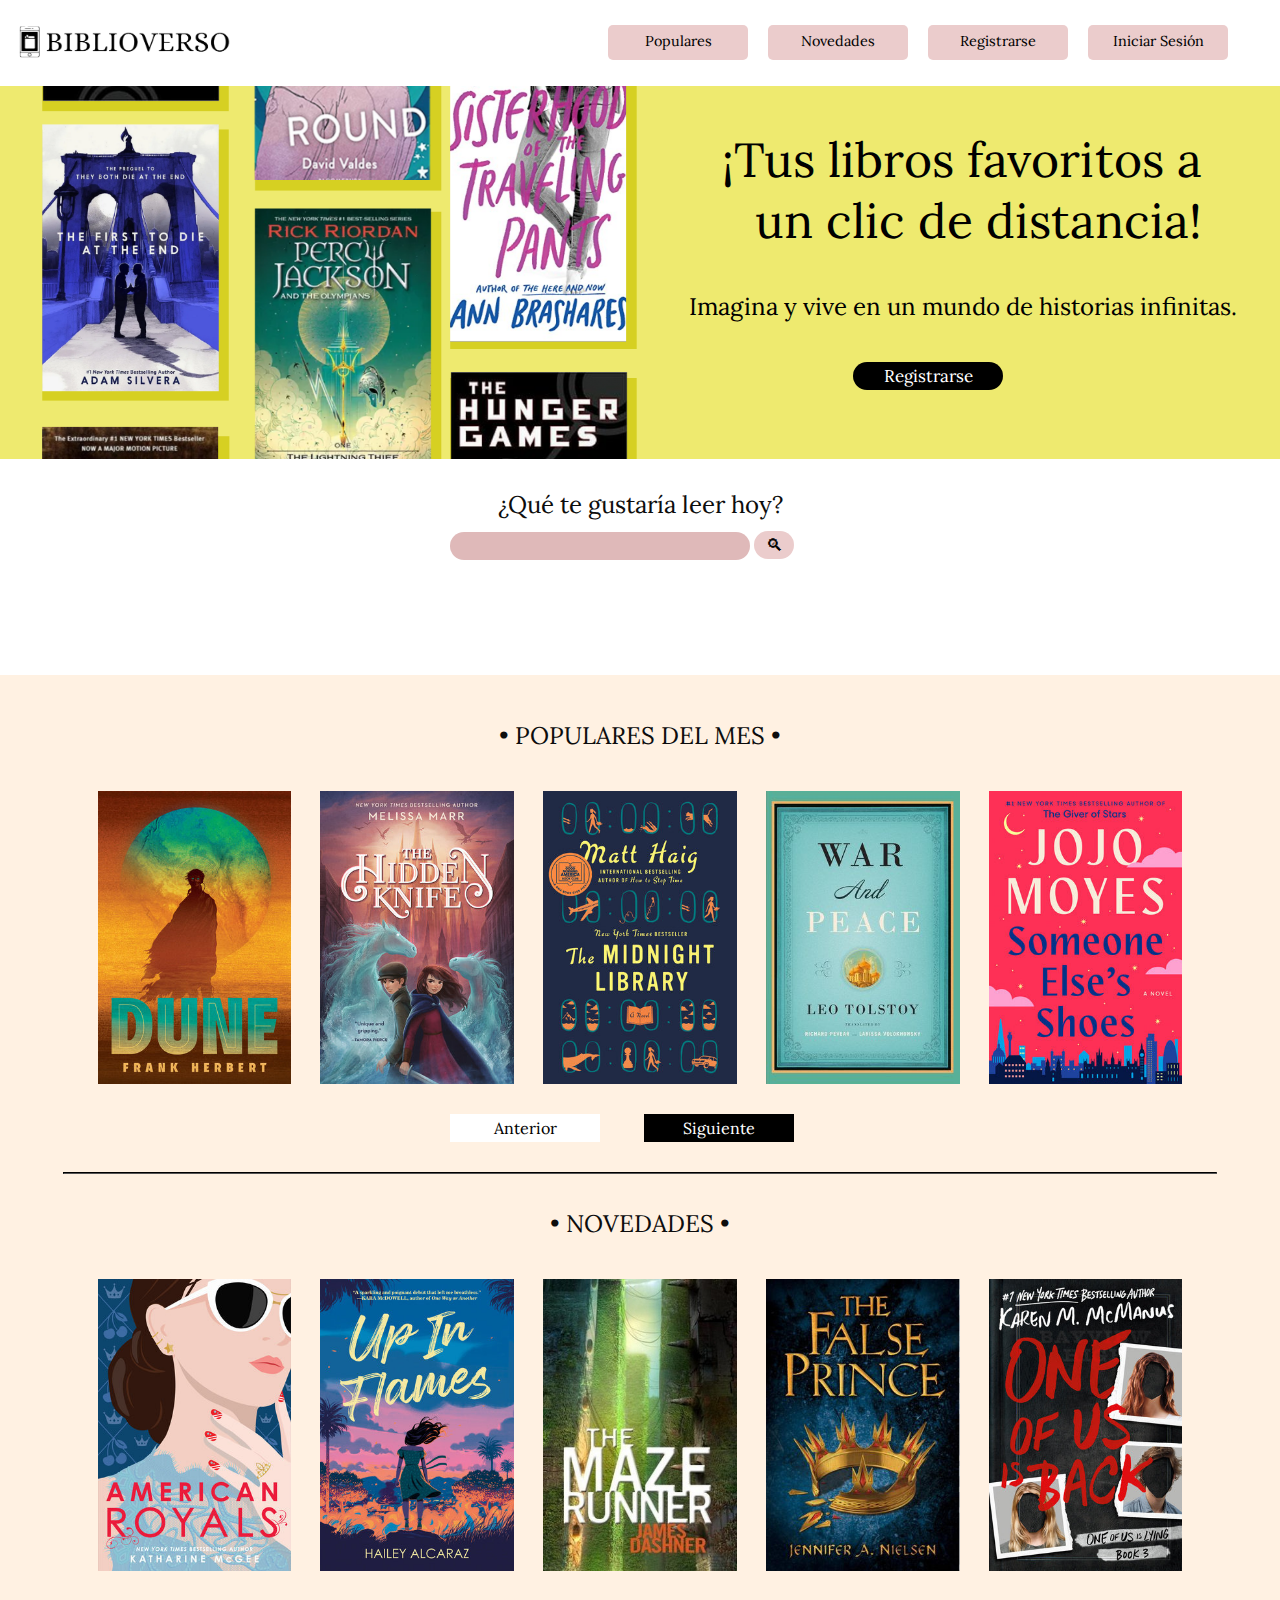
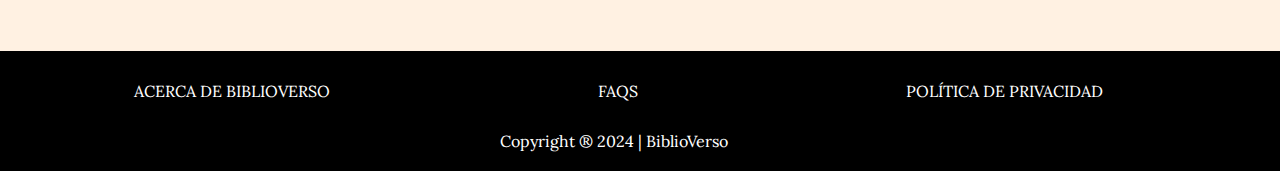
==== index.html @ 076acf70 "Cambios en imágenes y sección novedades. Además se modificó el footer de la página principal." ====
<!DOCTYPE html>
<html lang="es">
    <head>
        <meta charset="UTF-8">
        <meta name="viewport" content="width=device-width, initial-scale=1.0">
        <title>BiblioVerso | Biblioteca digital</title>
        <link rel="shortcut icon" href="favicon.ico" type="image/x-icon">
        <link rel="stylesheet" href="./css/estilos.css">
    </head>
    <body>
        <header class="headerUp">
            <nav>
                <ul class="headerUp">
                    <a class="logoT" href="index.html">
                        <img class="logoT" src="./assets/img/logo.png" alt="Logo de BiblioVerso" width="230" loading="lazy">
                        
                    </a>
                    
                    <li class="topF">
                        <a  class="textD" href="">Populares</a>
                    </li>
                    <li class="topF">
                        <a class="textD" href="./pages/novedades.html">Novedades</a>
                    </li>
                    <li class="topF">
                        <a class="textD" href="./pages/registrarse.html">Registrarse</a>
                    </li>
                    <li class="topF">
                        <a class="textD" href="./pages/iniciar sesion.html">Iniciar Sesión</a>
                    </li>
                
                </ul>
                
            </nav>
        </header>
        <main class="principalP">
            <section>
                <h1 class="titulomain">¡Tus libros favoritos a <br> un clic de distancia!</h1>
                <h2 class="bannF">Imagina y vive en un mundo de historias infinitas.</h2>
                <a href="./pages/registrarse.html">
                <input class="buttonR" type="button" value="Registrarse"></a>
            </section>

        </main>

            <section class="colorb3">
                <h2 class="searchTitle">¿Qué te gustaría leer hoy?</h2>
                <form action="">
                    <input  class="buscarSearch" type="text">
                        <input class="buttonSearch" type="submit" value="🔍︎">
                </form>
            </section>
            <section class="colorf5">
                <h2 class="textoPopulares">• POPULARES DEL MES •</h2>
                <div class="contenidoLibros">
                    <div>
                        <a href="./pages/detalle.html"><img class="contenidoLibros" src="./assets/img/libro1dune.jpg" alt="Libro Dune" width="180" loading="lazy"></a>
                    </div>
                    <div>
                        <a href="./pages/detalle.html"><img class="contenidoLibros" src="./assets/img/libro2agosto.jpg" alt="" width="180" loading="lazy"></a>
                    </div>
                    <div>
                        <a href="./pages/detalle.html"><img class="contenidoLibros" src="./assets/img/libro2quimica.jpg" alt="" width="180" loading="lazy"></a>
                    </div>
                    <div>
                        <a href="./pages/detalle.html"><img class="contenidoLibros" src="./assets/img/libro3diario.jpg" alt="" width="180" loading="lazy"></a>
                    </div>
                    <div>
                        <a href="./pages/detalle.html"><img class="contenidoLibros" src="./assets/img/libro3alas.jpg" alt="" width="180" loading="lazy"></a>
                    </div>
                </div>
                <button class="botonA">Anterior</button>
                <button class="botonS">Siguiente</button>
                <hr class="lineaDivisora">
                
            </section>
            <section class="colorf5">
                <h2 class="textoNovedades">• NOVEDADES •</h2>
                <div class="contenidoLtwo">
                    <div>
                        <a href="./pages/detalle.html"><img class="contenidoLtwo" src="./assets/img/novedad1.jpg" alt="Destructora de espadas" width="180" loading="lazy"></a>
                    </div>
                    <div>
                        <a href="./pages/detalle.html"><img class="contenidoLtwo" src="./assets/img/novedad2.jpg" alt="El color de las cosas invisibles" width="180" loading="lazy"></a>
                    </div>
                        <a href="./pages/detalle.html"><img class="contenidoLtwo" src="./assets/img/novedad3.jpg" alt="" width="180" loading="lazy"></a>
                    <div>
                        <a href="./pages/detalle.html"><img class="contenidoLtwo" src="./assets/img/novedad4.jpg" alt="" width="180" loading="lazy"></a>
                    </div>
                    <div>
                        <a href="./pages/detalle.html"><img class="contenidoLtwo" src="./assets/img/novedad5.jpg" alt="" width="180" loading="lazy"></a>
                    </div>
                </div>    
            </section>
            
        <footer>
            <ul>
                <section class="fooTer">
                    <a class="buttonF">ACERCA DE BIBLIOVERSO</a>
                    <a class="buttonF">FAQS</a>
                    <a class="buttonF">POLÍTICA DE PRIVACIDAD</a>
                </section>
                <section class="fooTer">
                    <a class="copyRight">Copyright ® 2024  | BiblioVerso</a>
                </section>
            
            </ul>
            
        </footer>
        
    </body>
</html>
---- css/estilos.css ----
/*fuentes importadas*/
@import url('https://fonts.googleapis.com/css2?family=Lora:ital,wght@0,400..700;1,400..700&family=Sedan:ital@0;1&display=swap');
/*reseteo de valores*/
*{ 
    margin: 0;
    padding: 0;
    font-family: "Lora", serif;
    font-weight: 410;
}
/*edición de header*/
.headerUp{
    background-color: #ffffff;
    overflow: auto;
    padding: 5px;
    display: flex;
    text-decoration: none;
    position: sticky;
    top: 0;
    z-index: 10;
}

.textD{
    text-decoration: none;
    color: #000000;
}
.logoT{
    display: flex;
    align-items: center;
    display: inline;
    vertical-align: middle;
    text-decoration: none;
    padding-right: 184px;

}

.topF{
    margin-top: 15px;
    margin-right: 20px;
    text-decoration: none;
    background-color: rgb(235, 204, 204);
    width: 120px;
    height: 15px;
    border-radius: 5px;
    align-items: end;
    padding: 10px;
    list-style: none;
    font-display: center;
    justify-content: center;
    align-content: center;
    display: flex;
    font-size: 0.90rem;
    
    
}
/*edición de sección main y titulos h1*/
h1{
    color: rgb(0, 0, 0);
    text-align: center;
    font-size: 3rem;
    padding-bottom: 20px;
}
h2{ color: #0d0d0d;
    text-align: center;
    font-size: 1.5rem;
}
.principalP{
    background-image: url(../assets/img/background\ 2.png);
    background-position: center;
    background-repeat: no-repeat;
    background-size: cover;
    overflow: auto;
    padding: 13px;
    padding-bottom: 20px;
    height: 340px;
    
}
.titulomain{
    text-align: right;
    padding-right:65px;
    padding-top: 30px;
}
.bannF{
    text-align: right;
    float: right;
    padding-right: 30px;
    padding-top: 20px;
    color: #000000;
    
}
.buttonR{
    background: #000000;
    border-radius: 40px;
    width: 150px;
    height: 28px;
    box-shadow: none;
    border: none;
    color: #ffffff;
    font-size: 17px;
    margin-left:840px;
    margin-top: 40px;
}
/*sección de busqueda en principal*/
.colorb3{ 
    background-color: #ffffff;
    overflow: auto;
    height: 24vh;
}
.searchTitle{
    padding-top: 30px;
}
.buscarSearch{
    background: #DFB9B9;
    border-radius: 90px;
    width: 300px;
    height: 28px;
    box-shadow: none;
    border: none;
    margin-left: 450px;
    margin-top: 12px;
}
.buttonSearch{
    background: #EBCCCC;
    border-radius: 70px;
    width: 40px;
    height: 28px;
    box-shadow: none;
    border: none;
    color: #000000;
    font-size: 17px;
}
/*sección populares del mes*/

.colorf5{ 
    background-color: #FFF1E2;
    overflow: auto;
    background-size: cover;

}
.textoPopulares{
    padding-top: 45px;

}
.contenidoLibros{
    width: 87%;
    margin: 0 auto;
    text-align: center;
    display: flex;
    padding-top: 20px;
    justify-content: space-evenly;
}
.botonA{
    background: #ffffff;
    width: 150px;
    height: 28px;
    box-shadow: none;
    border: none;
    color: #000000;
    font-size: 1rem;
    justify-content: space-evenly;
    margin-top: 30px;
    margin-left: 450px;

}
.botonS{
    background: #000000;
    width: 150px;
    height: 28px;
    box-shadow: none;
    border: none;
    color: #ffffff;
    font-size: 1rem;
    justify-content: space-evenly;
    margin-top: 30px;
    margin-left: 40px;
    margin-bottom: 20px;
}
.lineaDivisora{
    width: 90%;
    margin: 0 auto;
    border-color: #000000;
    margin-bottom: 10px;
    margin-top: 10px;
}
/*Edición de sección novedades*/
.contenidoLtwo{
    width: 87%;
    margin: 0 auto;
    text-align: center;
    display: flex;
    padding-top: 20px;
    justify-content: space-evenly;
    padding-bottom: 40px;

}
.textoNovedades{
    padding-top: 24px;
}
/*Edición footer*/
.fooTer{
    display: flex;
    background-color: #000000;
    background-size: cover;
    height: 60px;
}
.buttonF{
    display: flex;
    color: #ffffff;
    border: none;
    padding-bottom: 20px;
    padding-top: 30px;
    margin-right: 134px;
    margin-left: 134px;

}
.copyRight{
    color: #ffffff;
    border: none;
    padding-bottom: 23px;
    padding-top: 20px;
    margin-right: 500px;
    margin-left: 500px;
}
/*Edición fondo títulos registro y sesión*/
.tamañoMedio{
    font-size: 40px;
    color: #000000;
    background-color: #d0b7d4;
}

/*Imagen background inicio de sesión y registro*/
.backSesion{
    background-image: url("../assets/img/background1.jpg");
    min-height: 100vh;


}
/*Formularios*/
.elementosS{
    display: flex;
    flex-direction: column;
    justify-content: center;
    padding-left: 40px;
    padding-right: 40px;
    height: 40px;
    text-align: center;
    align-items: center;
    gap: 12px;
    padding-top: 30px;
}
.elementosR{
    display: flex;
    flex-direction: column;
    justify-content: center;
    padding-left: 40px;
    padding-right: 40px;
    height: 18px;
    text-align: center;
    align-items: center;
    gap: 12px;
    padding-top: 30px;   
}

@media screen and (max-width: 768px){
    .headerUp{
        padding: 2px;
        align-items: baseline;
        height: 65px;
        padding-left: 13px;
    
    }
    h1{

        font-size: 1.3rem;
        padding-bottom: 10px;
    }
    .logoLetras{
        padding-right: 7px;
        font-weight: normal;
    }
    .topF{
        width: fit-content;
        font-size: 0.30rem;
        display: block;
        flex-direction: column;
        height: 4px;
        margin-left: 8px;
        
    }
    .principalP{
        padding-top: 7px;
        background-size: cover;
    }
    .imagenBan{
        padding: 15px;
        padding-left: 12px;
    }
    .colorb3{ 
        height: initial;
}
    .logoT{
        width: 30px;
    }
    
    .buttonR{
        margin-left:100px;
        margin-top: 0px;
    }
    .bannF{
        padding-top: 0px;
        text-align: center;
        padding-right: 10px;
    }
    .buttonR{
        font-size: 13px;
        margin-top: 26px;
    }
    .buscarSearch{
        width: 200px;
        margin-left: 60px;
    }
    .buttonSearch{
        width: 60px;
        margin-left: 20px;
    
    }
    .searchTitle{
        padding-top: 60px;
    }
    .colorf5{
        background-size: cover;
        justify-content: center;
    }
    .searchTitle{
        padding-top: 70px;
    }
    .contenidoLibros{

        padding-right: 0px;
        padding-left: 120px;
        
    }
    .textoPopulares{
        flex-direction: row;
    }
    .contenidoLtwo{
        padding-right: 500px;
        padding-left: 120px;

    }
    .buttonF{
        width: fit-content;
        font-size: 1rem;
        display: inline;
        flex-direction: column;
        height: 4px;
        margin-left: 8px;
        background-color: #9b849f;
    }

}
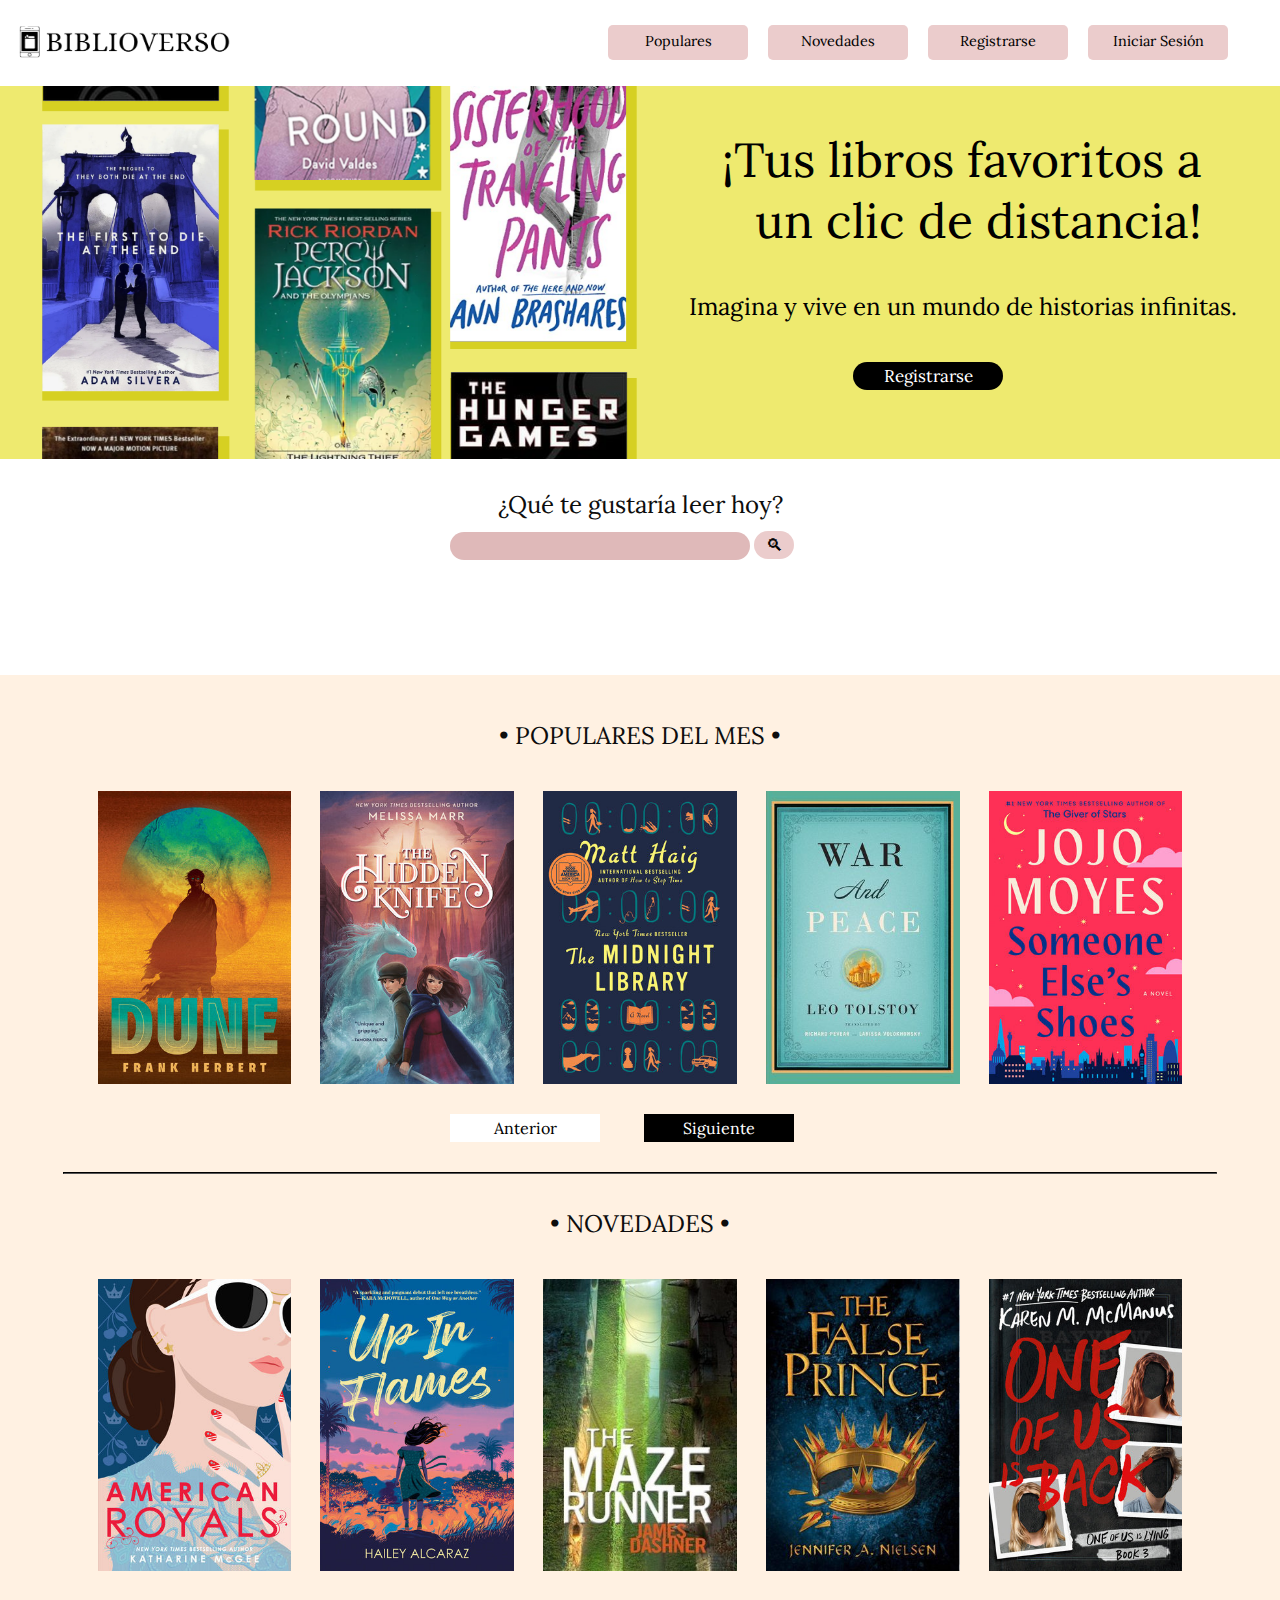
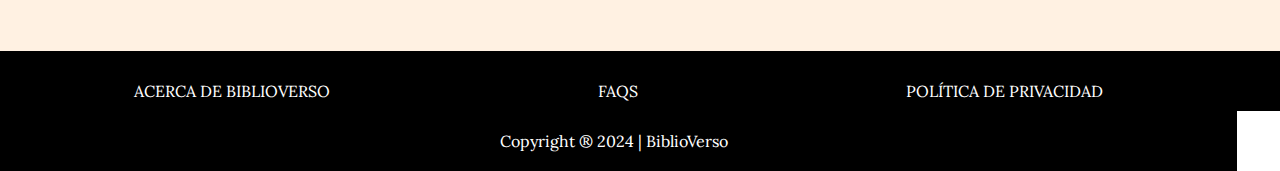
==== commit d6a271a4: "Intentos de modificaciones del responsive. No hubo cambio significativo." ====
--- a/index.html
+++ b/index.html
@@ -12,10 +12,8 @@
             <nav>
                 <ul class="headerUp">
                     <a class="logoT" href="index.html">
-                        <img class="logoT" src="./assets/img/logo.png" alt="Logo de BiblioVerso" width="230" loading="lazy">
-                        
+                        <img class="logoT" src="./assets/img/logo.png" alt="Logo de BiblioVerso" width="230" loading="lazy"></a>
                     </a>
-                    
                     <li class="topF">
                         <a  class="textD" href="">Populares</a>
                     </li>
@@ -93,7 +91,7 @@
                 </div>    
             </section>
             
-        <footer>
+        <footer class="fooTer">
             <ul>
                 <section class="fooTer">
                     <a class="buttonF">ACERCA DE BIBLIOVERSO</a>
--- a/css/estilos.css
+++ b/css/estilos.css
@@ -261,13 +261,24 @@
 }
 
 @media screen and (max-width: 768px){
+
     .headerUp{
-        padding: 2px;
-        align-items: baseline;
-        height: 65px;
-        padding-left: 13px;
-    
-    }
+        background-color: aqua;
+        width: 100%;
+
+
+        
+    }
+    .headerUp nav ul {
+        
+        flex-direction: row;
+     
+    }
+
+    .headerUp nav ul li {
+        margin: 0;
+    }
+
     h1{
 
         font-size: 1.3rem;
@@ -288,15 +299,15 @@
     }
     .principalP{
         padding-top: 7px;
-        background-size: cover;
-    }
-    .imagenBan{
-        padding: 15px;
-        padding-left: 12px;
-    }
+        width: 100%;
+       
+    }
+
     .colorb3{ 
         height: initial;
-}
+        width: 100%;
+        background-color: #9b849f;
+    }
     .logoT{
         width: 30px;
     }
@@ -356,5 +367,8 @@
         margin-left: 8px;
         background-color: #9b849f;
     }
+    .fooTer{
+        width: 100%;
+    }
 
 }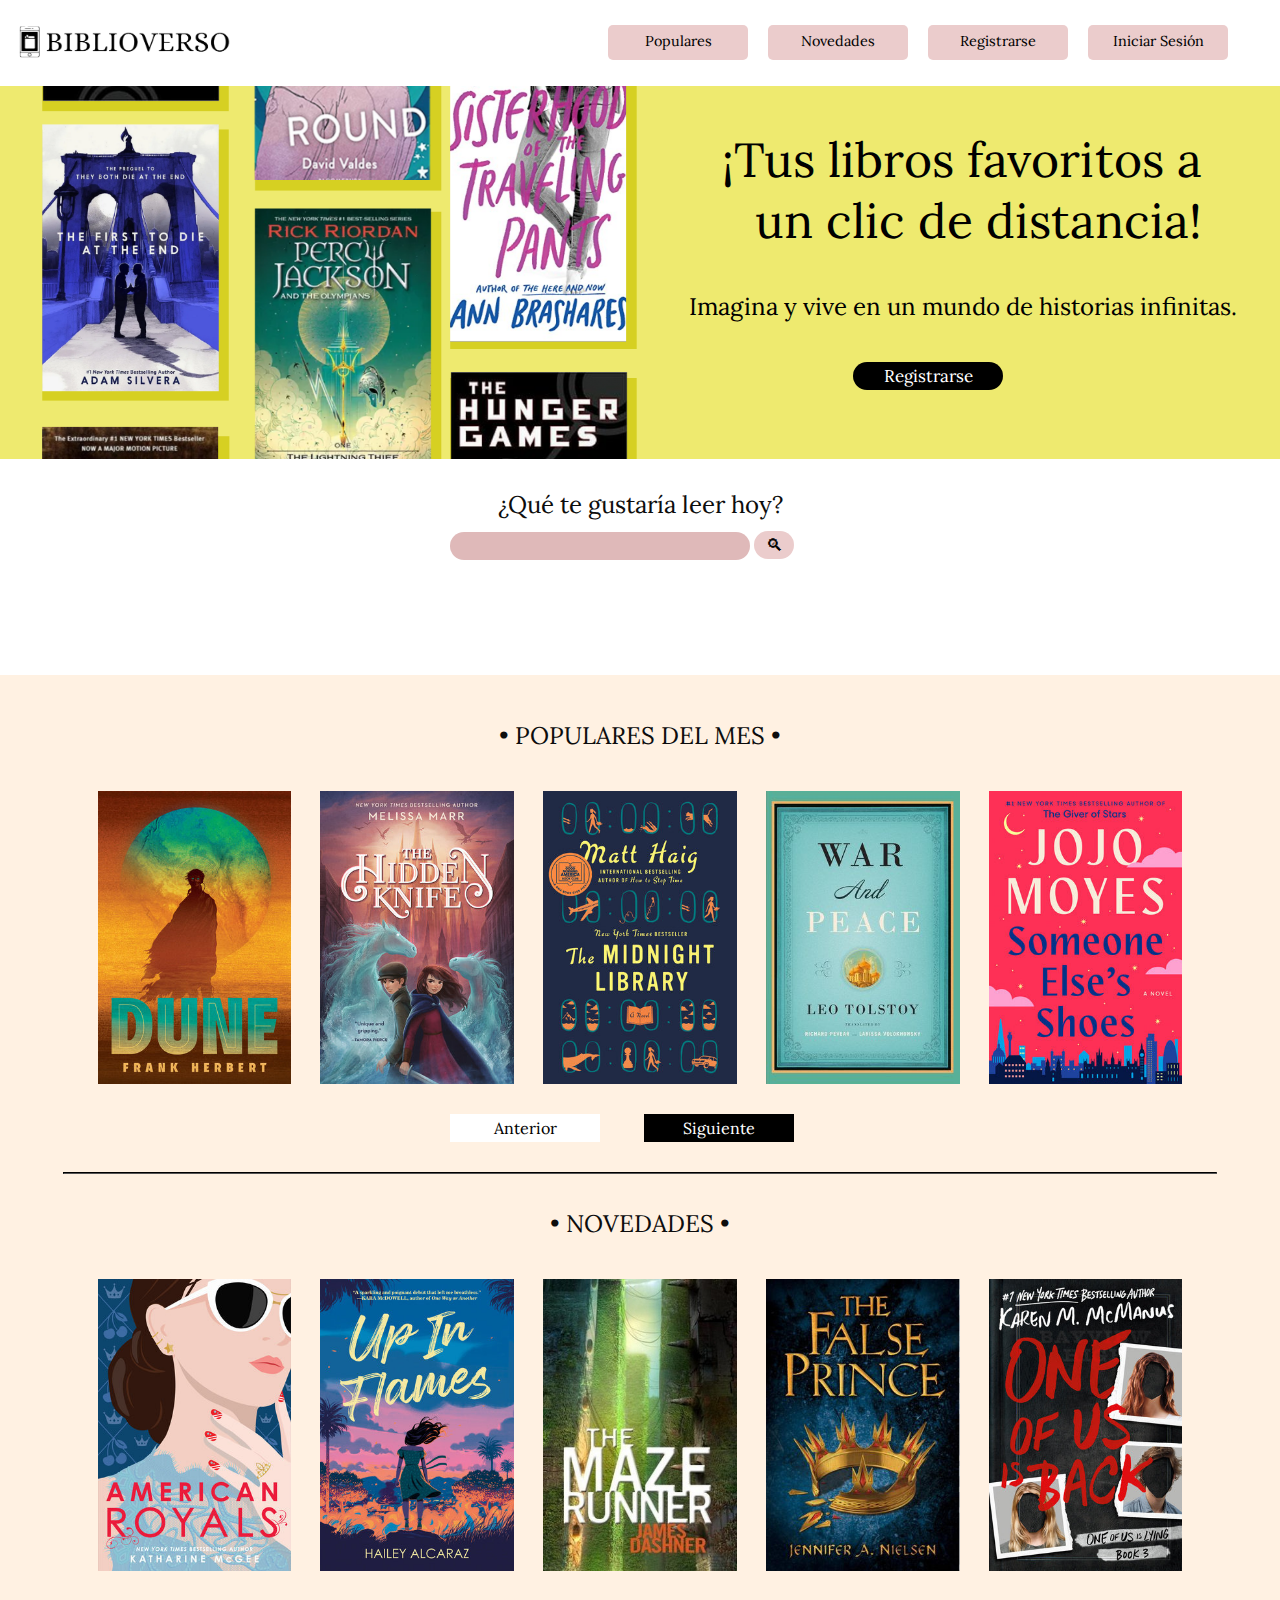
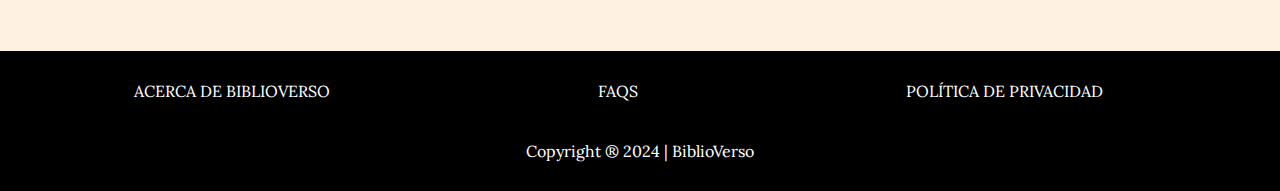
==== commit debdace8: "Modificación para que no se desborde el contenido en otros dispositivos." ====
--- a/index.html
+++ b/index.html
@@ -91,19 +91,18 @@
                 </div>    
             </section>
             
-        <footer class="fooTer">
+        <footer>
             <ul>
                 <section class="fooTer">
                     <a class="buttonF">ACERCA DE BIBLIOVERSO</a>
                     <a class="buttonF">FAQS</a>
                     <a class="buttonF">POLÍTICA DE PRIVACIDAD</a>
+                    
                 </section>
                 <section class="fooTer">
                     <a class="copyRight">Copyright ® 2024  | BiblioVerso</a>
                 </section>
-            
             </ul>
-            
         </footer>
         
     </body>
--- a/css/estilos.css
+++ b/css/estilos.css
@@ -17,6 +17,7 @@
     position: sticky;
     top: 0;
     z-index: 10;
+    overflow: hidden;
 }
 
 .textD{
@@ -200,7 +201,7 @@
     display: flex;
     background-color: #000000;
     background-size: cover;
-    height: 60px;
+    height: 70px;
 }
 .buttonF{
     display: flex;
@@ -213,12 +214,14 @@
 
 }
 .copyRight{
+    display: flex;
     color: #ffffff;
     border: none;
     padding-bottom: 23px;
     padding-top: 20px;
-    margin-right: 500px;
-    margin-left: 500px;
+    justify-content: center;
+    width: 100%;
+    background-color: #000000;
 }
 /*Edición fondo títulos registro y sesión*/
 .tamañoMedio{
@@ -265,18 +268,11 @@
     .headerUp{
         background-color: aqua;
         width: 100%;
-
-
+        padding: 0;
+        border: 0;
+        margin: 0;
+        overflow: hidden;
         
-    }
-    .headerUp nav ul {
-        
-        flex-direction: row;
-     
-    }
-
-    .headerUp nav ul li {
-        margin: 0;
     }
 
     h1{
@@ -298,8 +294,11 @@
         
     }
     .principalP{
-        padding-top: 7px;
+        padding: 0;
         width: 100%;
+        border: 0;
+        margin: 0;
+        overflow: hidden;
        
     }
 
@@ -358,17 +357,11 @@
         padding-left: 120px;
 
     }
-    .buttonF{
-        width: fit-content;
-        font-size: 1rem;
-        display: inline;
-        flex-direction: column;
-        height: 4px;
-        margin-left: 8px;
-        background-color: #9b849f;
-    }
     .fooTer{
-        width: 100%;
+        padding: 0;
+        border: 0;
+        margin: 0;
+        overflow: hidden;
     }
 
 }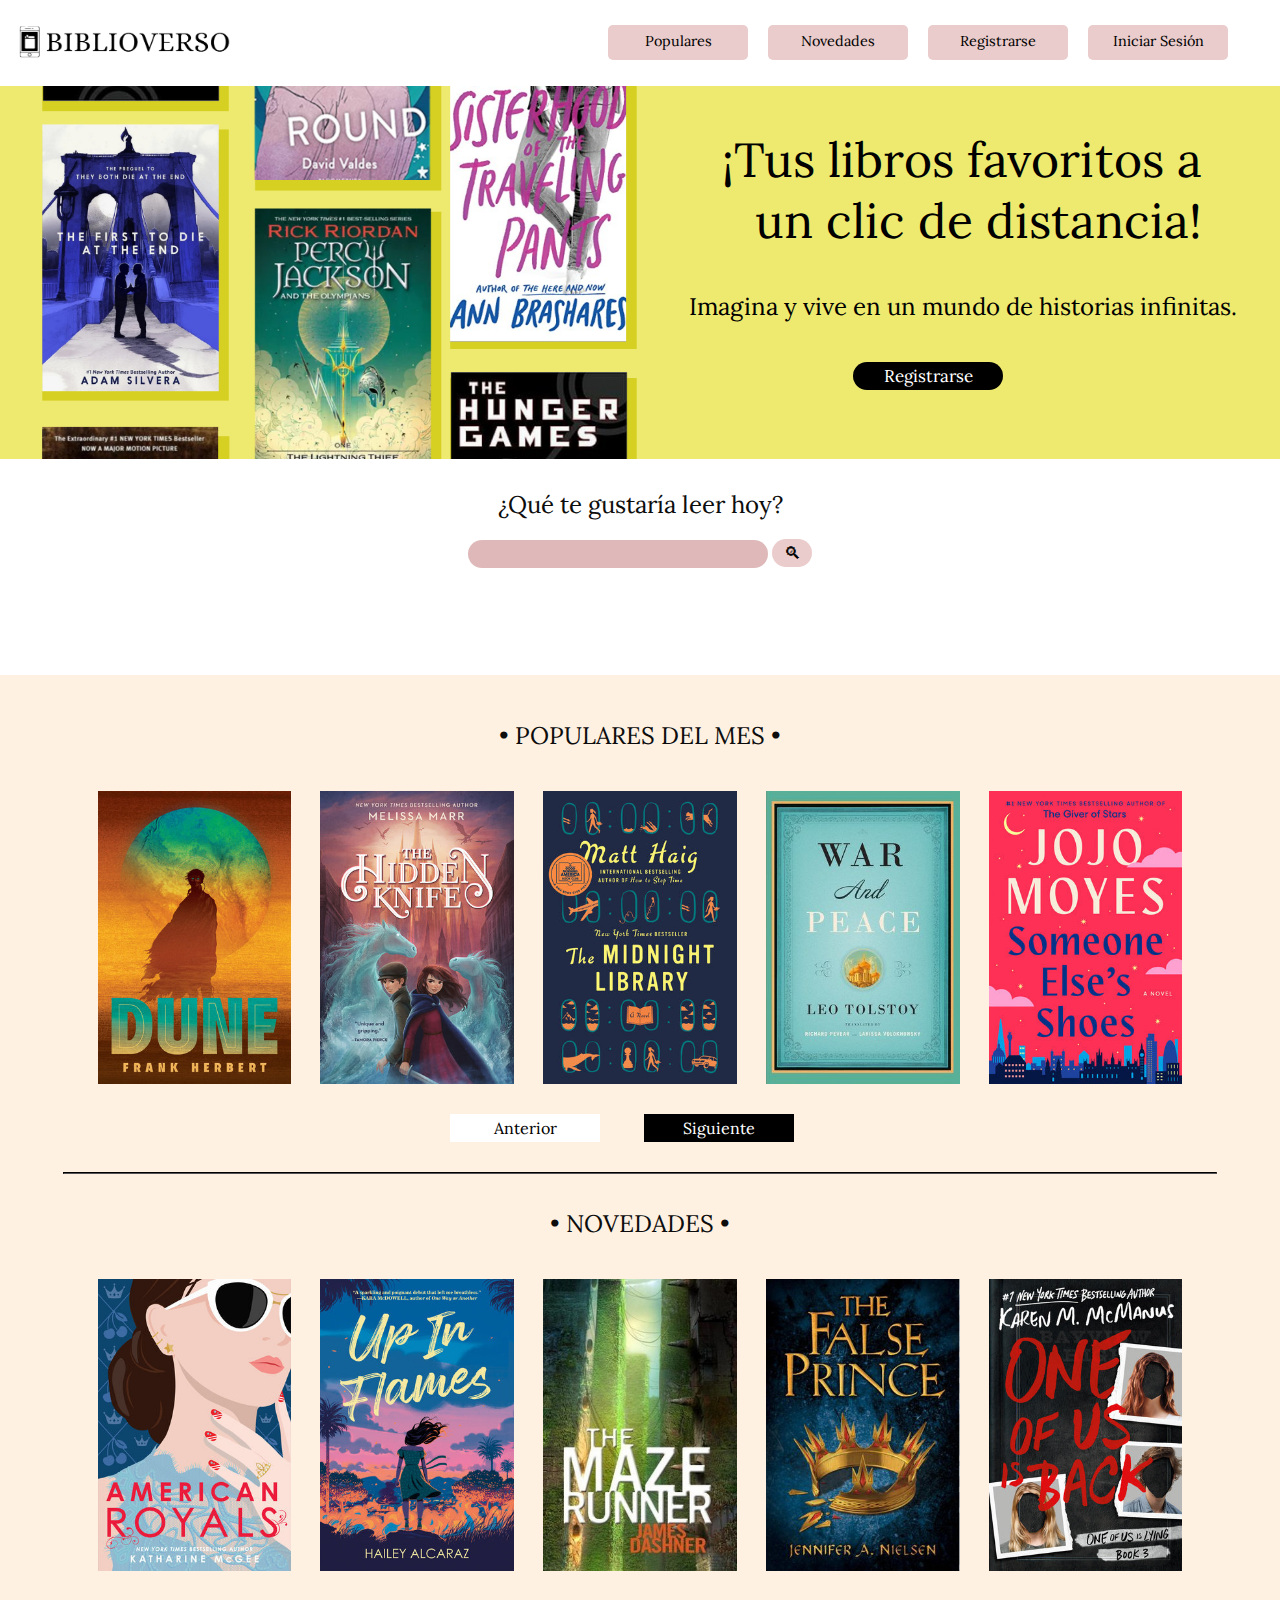
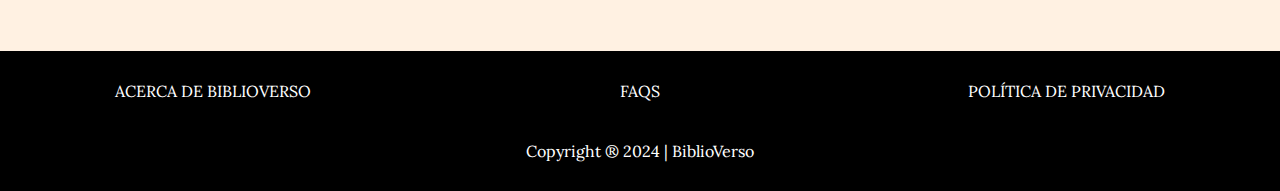
==== commit 0c4188da: "Modificaciones en index" ====
--- a/index.html
+++ b/index.html
@@ -44,7 +44,7 @@
             <section class="colorb3">
                 <h2 class="searchTitle">¿Qué te gustaría leer hoy?</h2>
                 <form action="">
-                    <input  class="buscarSearch" type="text">
+                    <input class="buscarSearch" type="text">
                         <input class="buttonSearch" type="submit" value="🔍︎">
                 </form>
             </section>
--- a/css/estilos.css
+++ b/css/estilos.css
@@ -105,21 +105,23 @@
     background-color: #ffffff;
     overflow: auto;
     height: 24vh;
+    text-align: center;
 }
 .searchTitle{
     padding-top: 30px;
 }
 .buscarSearch{
+    align-items: center;
     background: #DFB9B9;
     border-radius: 90px;
     width: 300px;
     height: 28px;
     box-shadow: none;
     border: none;
-    margin-left: 450px;
-    margin-top: 12px;
+    margin-top: 20px;
 }
 .buttonSearch{
+    justify-content: center;
     background: #EBCCCC;
     border-radius: 70px;
     width: 40px;
@@ -202,6 +204,7 @@
     background-color: #000000;
     background-size: cover;
     height: 70px;
+    text-align: center;
 }
 .buttonF{
     display: flex;
@@ -209,8 +212,9 @@
     border: none;
     padding-bottom: 20px;
     padding-top: 30px;
-    margin-right: 134px;
-    margin-left: 134px;
+    justify-content: center;
+    width: 100%;
+
 
 }
 .copyRight{
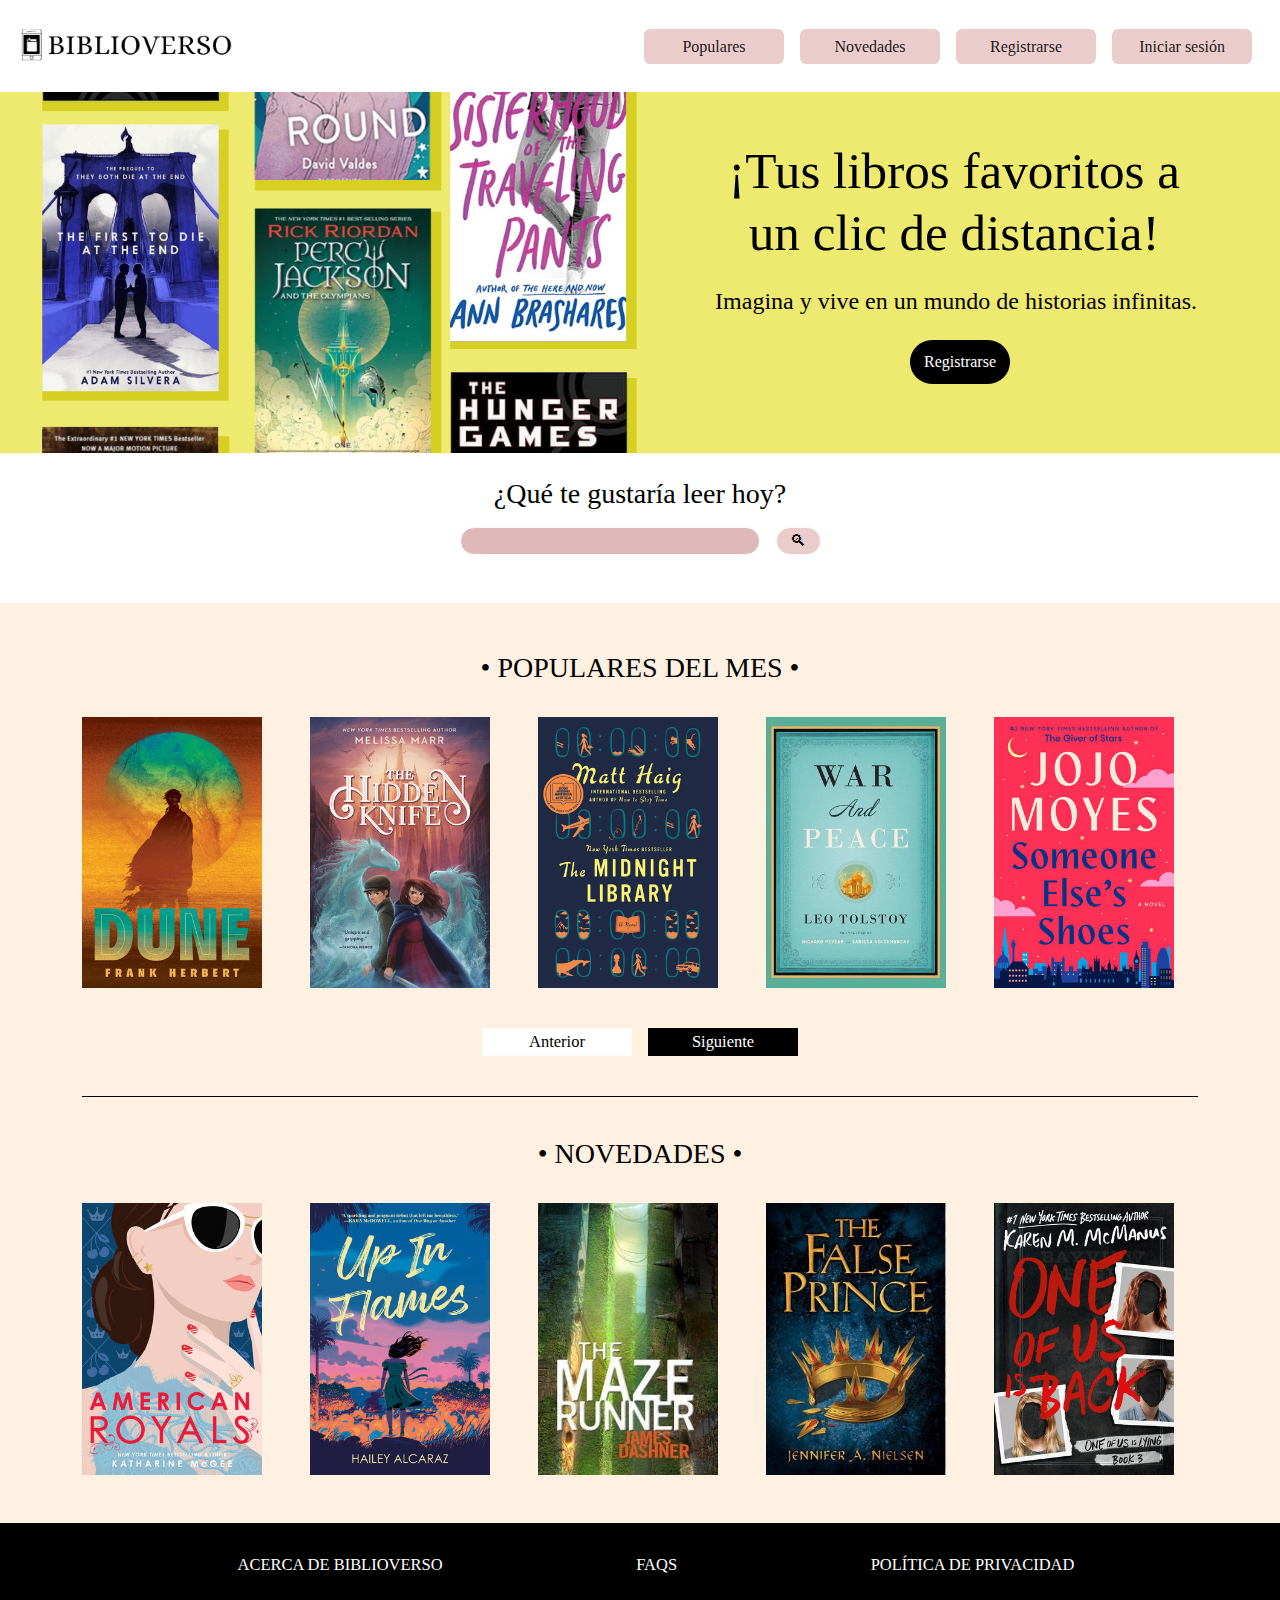
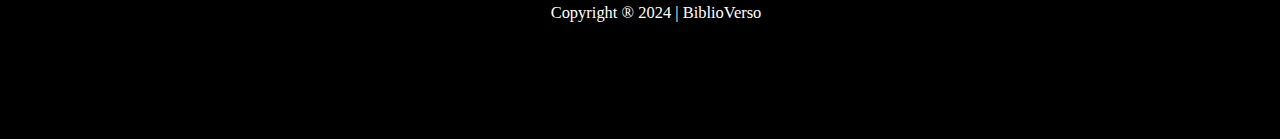
==== commit dd7fab84: "se agregó la hoja de estilos bootstrap a cada una de las páginas" ====
--- a/index.html
+++ b/index.html
@@ -5,105 +5,120 @@
         <meta name="viewport" content="width=device-width, initial-scale=1.0">
         <title>BiblioVerso | Biblioteca digital</title>
         <link rel="shortcut icon" href="favicon.ico" type="image/x-icon">
-        <link rel="stylesheet" href="./css/estilos.css">
+        <link rel="stylesheet" href="./css/bootstrap.min.css">
+        <link rel="stylesheet" href="./css/estilos_bootstrap.css">
     </head>
+    <body class="bDetalle">
+        <header class="headerUp sticky-top">
+            <nav class="navbar navbar-expand-lg navbar-light bgBlanco">
+                <div class="container-fluid">
+                  <a class="navbar-brand" href="./index.html">
+                    <img class="logoT" src="./assets/img/logo.png" alt="Logo de BiblioVerso" width="230" loading="lazy">
+                  </a>
+                  <button class="navbar-toggler" type="button" data-bs-toggle="collapse" data-bs-target="#navbarSupportedContent" aria-controls="navbarSupportedContent" aria-expanded="false" aria-label="Toggle navigation">
+                    <span class="navbar-toggler-icon"></span>
+                  </button>
+                  <div class="collapse navbar-collapse" id="navbarSupportedContent">
+                    <ul class="navbar-nav me-auto mb-2 mb-lg-0 w-100 justify-content-end nav-pills d-flex">
+                      <li class="nav-item me-3">
+                        <a class="nav-link active fs-6" aria-current="page" href="./index.html">Populares</a>
+                      </li>
+                      <li class="nav-item me-3">
+                        <a class="nav-link active fs-6" href="./index.html">Novedades</a>
+                      </li>
+                      <li class="nav-item me-3">
+                        <a class="nav-link active fs-6" href="./pages/registrarse.html">Registrarse</a>
+                      </li>
+                      <li class="nav-item me-3">
+                        <a class="nav-link active fs-6" href="./pages/iniciar sesion.html">Iniciar sesión</a>
+                      </li>
+                    </ul>
+                    
+                  </div>
+                </div>
+              </nav>
+        </header>
     <body>
-        <header class="headerUp">
-            <nav>
-                <ul class="headerUp">
-                    <a class="logoT" href="index.html">
-                        <img class="logoT" src="./assets/img/logo.png" alt="Logo de BiblioVerso" width="230" loading="lazy"></a>
-                    </a>
-                    <li class="topF">
-                        <a  class="textD" href="">Populares</a>
-                    </li>
-                    <li class="topF">
-                        <a class="textD" href="./pages/novedades.html">Novedades</a>
-                    </li>
-                    <li class="topF">
-                        <a class="textD" href="./pages/registrarse.html">Registrarse</a>
-                    </li>
-                    <li class="topF">
-                        <a class="textD" href="./pages/iniciar sesion.html">Iniciar Sesión</a>
-                    </li>
-                
-                </ul>
-                
-            </nav>
-        </header>
+
         <main class="principalP">
-            <section>
-                <h1 class="titulomain">¡Tus libros favoritos a <br> un clic de distancia!</h1>
-                <h2 class="bannF">Imagina y vive en un mundo de historias infinitas.</h2>
-                <a href="./pages/registrarse.html">
-                <input class="buttonR" type="button" value="Registrarse"></a>
+            <section class="">
+                <h1 class="d-flex justify-content-end tituloMain text-center pt-5">¡Tus libros favoritos a <br>  un clic de distancia!</h1>
+                <h2 class="d-flex justify-content-end fs-4 pt-3 mainTwo">Imagina y vive en un mundo de historias infinitas.</h2>
+                <a class="d-flex justify-content-end fs-4 pt-3 text-decoration-none botonRegistro" href="./pages/registrarse.html">
+                <input class="btn btnColor d-flex justify-content-end" type="button" value="Registrarse"></a>
             </section>
 
         </main>
 
-            <section class="colorb3">
-                <h2 class="searchTitle">¿Qué te gustaría leer hoy?</h2>
-                <form action="">
-                    <input class="buscarSearch" type="text">
-                        <input class="buttonSearch" type="submit" value="🔍︎">
+            <section class="bgBlanco pt-4">
+                <h2 class="d-flex justify-content-center fs-3">¿Qué te gustaría leer hoy?</h2>
+                <form action="" class="d-flex justify-content-center pt-2 pb-5">
+                    <input class="textoBusqueda rounded-pill border border-light" type="text">
+                    <input class="ms-3 botonBuscar rounded-pill border border-light" type="submit" value="🔍︎">
                 </form>
             </section>
-            <section class="colorf5">
-                <h2 class="textoPopulares">• POPULARES DEL MES •</h2>
-                <div class="contenidoLibros">
-                    <div>
-                        <a href="./pages/detalle.html"><img class="contenidoLibros" src="./assets/img/libro1dune.jpg" alt="Libro Dune" width="180" loading="lazy"></a>
+            <section class="container pt-5">
+                <h2 class="d-flex justify-content-center pb-4 fs-3">• POPULARES DEL MES •</h2>
+                <div class="row pb-4">
+                    <div class="col">
+                        <a href="./pages/detalle.html"><img class="" src="./assets/img/libro1dune.jpg" alt="" width="180" loading="lazy"></a>
                     </div>
-                    <div>
-                        <a href="./pages/detalle.html"><img class="contenidoLibros" src="./assets/img/libro2agosto.jpg" alt="" width="180" loading="lazy"></a>
+                    <div class="col">
+                        <a href="./pages/detalle.html"><img class="" src="./assets/img/libro2agosto.jpg" alt="" width="180" loading="lazy"></a>
                     </div>
-                    <div>
-                        <a href="./pages/detalle.html"><img class="contenidoLibros" src="./assets/img/libro2quimica.jpg" alt="" width="180" loading="lazy"></a>
+                    <div class="col">
+                        <a href="./pages/detalle.html"><img class="" src="./assets/img/libro2quimica.jpg" alt="" width="180" loading="lazy"></a>
                     </div>
-                    <div>
-                        <a href="./pages/detalle.html"><img class="contenidoLibros" src="./assets/img/libro3diario.jpg" alt="" width="180" loading="lazy"></a>
+                    <div class="col">
+                        <a href="./pages/detalle.html"><img class="" src="./assets/img/libro3diario.jpg" alt="" width="180" loading="lazy"></a>
                     </div>
-                    <div>
-                        <a href="./pages/detalle.html"><img class="contenidoLibros" src="./assets/img/libro3alas.jpg" alt="" width="180" loading="lazy"></a>
+                    <div class="col">
+                        <a href="./pages/detalle.html"><img class="" src="./assets/img/libro3alas.jpg" alt="" width="180" loading="lazy"></a>
                     </div>
                 </div>
-                <button class="botonA">Anterior</button>
-                <button class="botonS">Siguiente</button>
-                <hr class="lineaDivisora">
-                
+                <div class="d-flex justify-content-center pb-4 pt-3">
+                <button class="botonAnterior border border-light">Anterior</button>
+                <button class="botonSiguiente ms-3">Siguiente</button>
+                </div>
+                <div class="hrColor">
+                <hr>
+                </div>
             </section>
-            <section class="colorf5">
-                <h2 class="textoNovedades">• NOVEDADES •</h2>
-                <div class="contenidoLtwo">
-                    <div>
-                        <a href="./pages/detalle.html"><img class="contenidoLtwo" src="./assets/img/novedad1.jpg" alt="Destructora de espadas" width="180" loading="lazy"></a>
+            <section class="container pb-5">
+                <h2 class="d-flex justify-content-center pb-4 fs-3 pt-4">• NOVEDADES •</h2>
+                <div class="row">
+                    <div class="col">
+                        <a href="./pages/detalle.html"><img class="" src="./assets/img/novedad1.jpg" alt="" width="180" loading="lazy"></a>
                     </div>
-                    <div>
-                        <a href="./pages/detalle.html"><img class="contenidoLtwo" src="./assets/img/novedad2.jpg" alt="El color de las cosas invisibles" width="180" loading="lazy"></a>
+                    <div class="col">
+                        <a href="./pages/detalle.html"><img class="" src="./assets/img/novedad2.jpg" alt="" width="180" loading="lazy"></a>
                     </div>
-                        <a href="./pages/detalle.html"><img class="contenidoLtwo" src="./assets/img/novedad3.jpg" alt="" width="180" loading="lazy"></a>
-                    <div>
-                        <a href="./pages/detalle.html"><img class="contenidoLtwo" src="./assets/img/novedad4.jpg" alt="" width="180" loading="lazy"></a>
+                    <div class="col">
+                        <a href="./pages/detalle.html"><img class="" src="./assets/img/novedad3.jpg" alt="" width="180" loading="lazy"></a>
                     </div>
-                    <div>
-                        <a href="./pages/detalle.html"><img class="contenidoLtwo" src="./assets/img/novedad5.jpg" alt="" width="180" loading="lazy"></a>
+                    <div class="col">
+                        <a href="./pages/detalle.html"><img class="" src="./assets/img/novedad4.jpg" alt="" width="180" loading="lazy"></a>
+                    </div>
+                    <div class="col">
+                        <a href="./pages/detalle.html"><img class="" src="./assets/img/novedad5.jpg" alt="" width="180" loading="lazy"></a>
                     </div>
                 </div>    
             </section>
             
-        <footer>
-            <ul>
-                <section class="fooTer">
-                    <a class="buttonF">ACERCA DE BIBLIOVERSO</a>
-                    <a class="buttonF">FAQS</a>
-                    <a class="buttonF">POLÍTICA DE PRIVACIDAD</a>
+        <footer class="container-fluid padTop bgBlack">
+            <ul class="">
+                <section class="d-flex flex-row justify-content-evenly">
+                    <a class="text-decoration-none text-white letraF">ACERCA DE BIBLIOVERSO</a>
+                    <a class="text-decoration-none text-white letraF separacionFaqs">FAQS</a>
+                    <a class="text-decoration-none text-white letraF">POLÍTICA DE PRIVACIDAD</a>
                     
                 </section>
-                <section class="fooTer">
-                    <a class="copyRight">Copyright ® 2024  | BiblioVerso</a>
+                <section class="d-flex justify-content-center">
+                    <a class="text-decoration-none text-white pt-4 letraF">Copyright ® 2024  | BiblioVerso</a>
                 </section>
             </ul>
+
         </footer>
-        
+        <script src="./js/bootstrap.bundle.min.js"></script>
     </body>
 </html>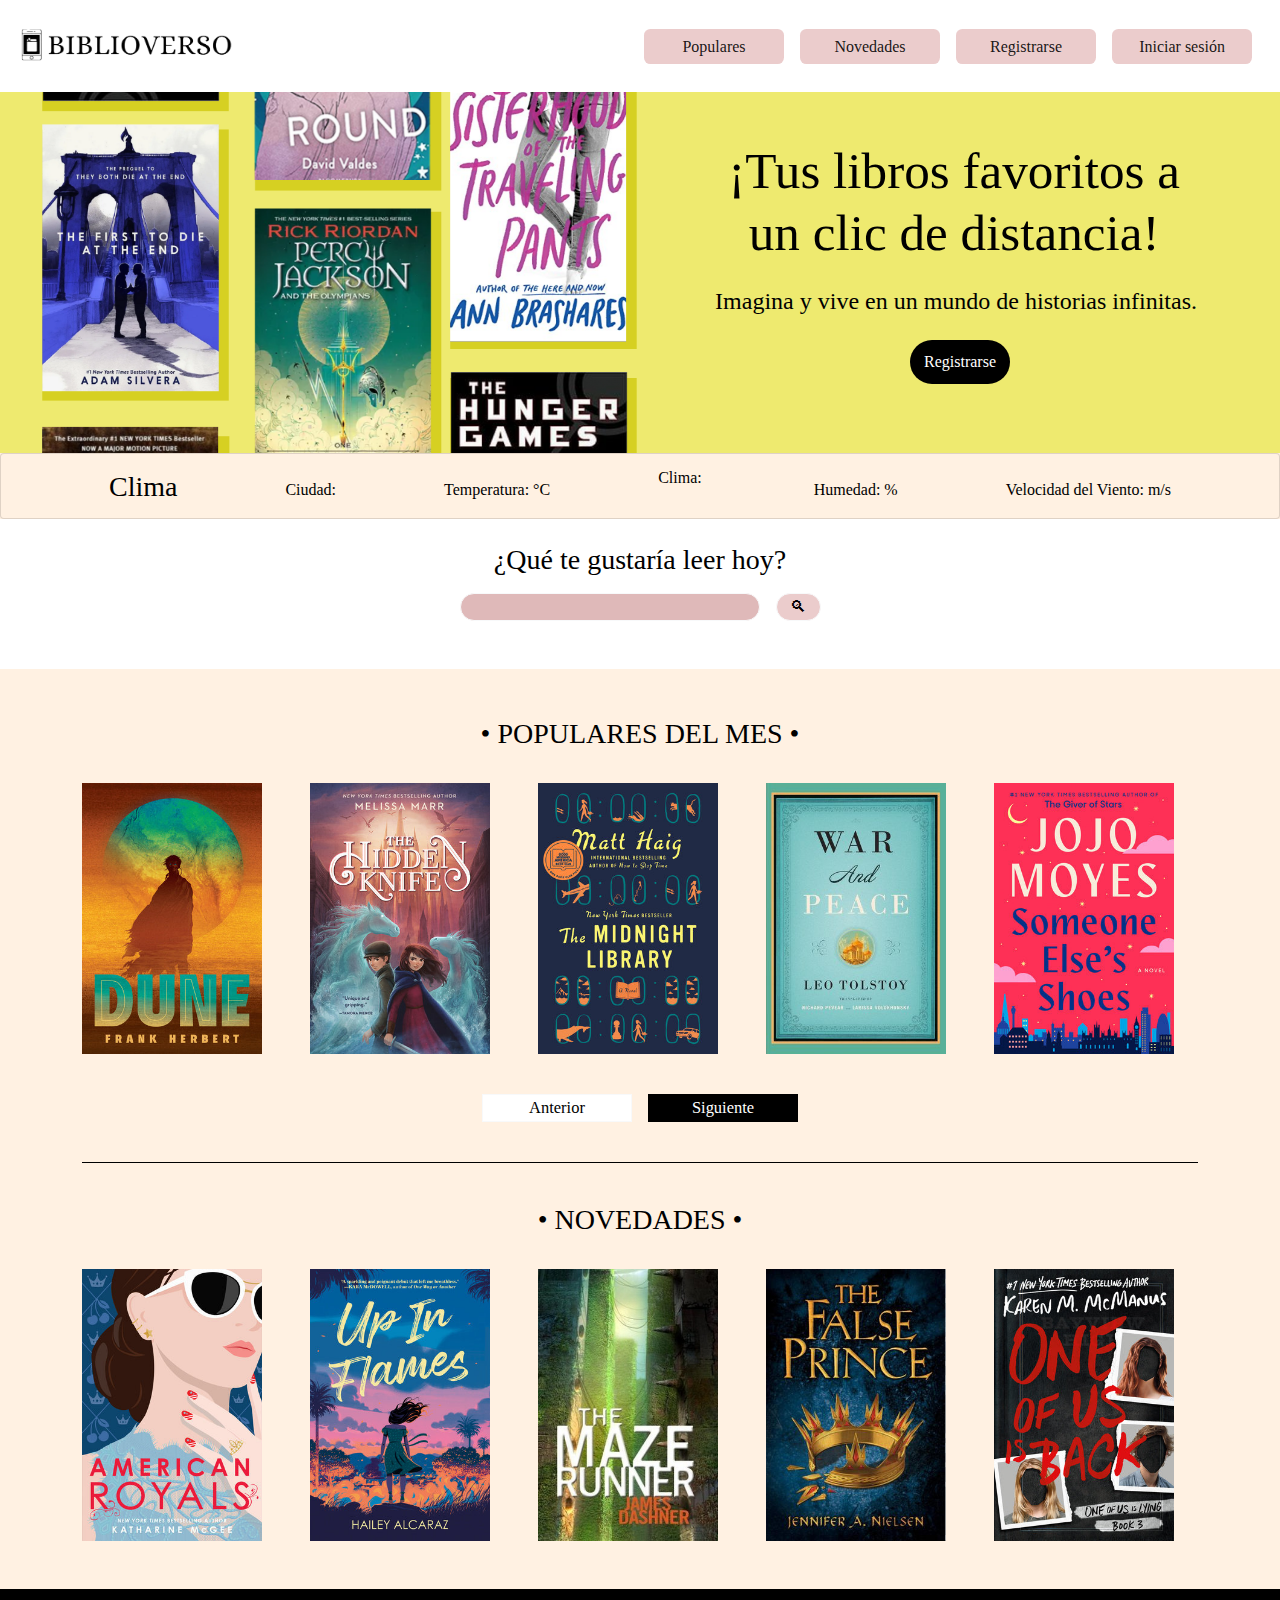
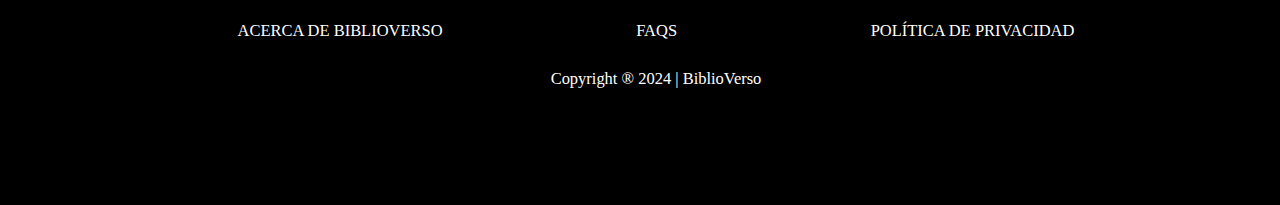
==== commit ab7939e7: "Api de clima" ====
--- a/index.html
+++ b/index.html
@@ -49,6 +49,17 @@
             </section>
 
         </main>
+        <section class="card clima">
+    
+                <div class="d-flex justify-content-evenly">
+                    <h2 class="mb-0 pt-3 fs-3">Clima</h2>
+                    <p class="pt-4"><span>Ciudad:</span> <span id="city"></span></p>
+                    <p class="pt-4"><span>Temperatura:</span> <span id="temperature"></span> °C</p>
+                    <p class="paddingc"><span>Clima:</span> <span id="weather"></span> <img id="weatherIcon" src="" alt=""></p>
+                    <p class="pt-4"><span>Humedad:</span> <span id="humidity"></span>%</p>
+                    <p class="pt-4"><span>Velocidad del Viento:</span> <span id="windSpeed"></span> m/s</p>
+                </div>
+        </section>
 
             <section class="bgBlanco pt-4">
                 <h2 class="d-flex justify-content-center fs-3">¿Qué te gustaría leer hoy?</h2>
@@ -116,9 +127,11 @@
                 <section class="d-flex justify-content-center">
                     <a class="text-decoration-none text-white pt-4 letraF">Copyright ® 2024  | BiblioVerso</a>
                 </section>
+
             </ul>
 
         </footer>
         <script src="./js/bootstrap.bundle.min.js"></script>
+        <script src="./js/consumo_apis.js"></script>
     </body>
 </html>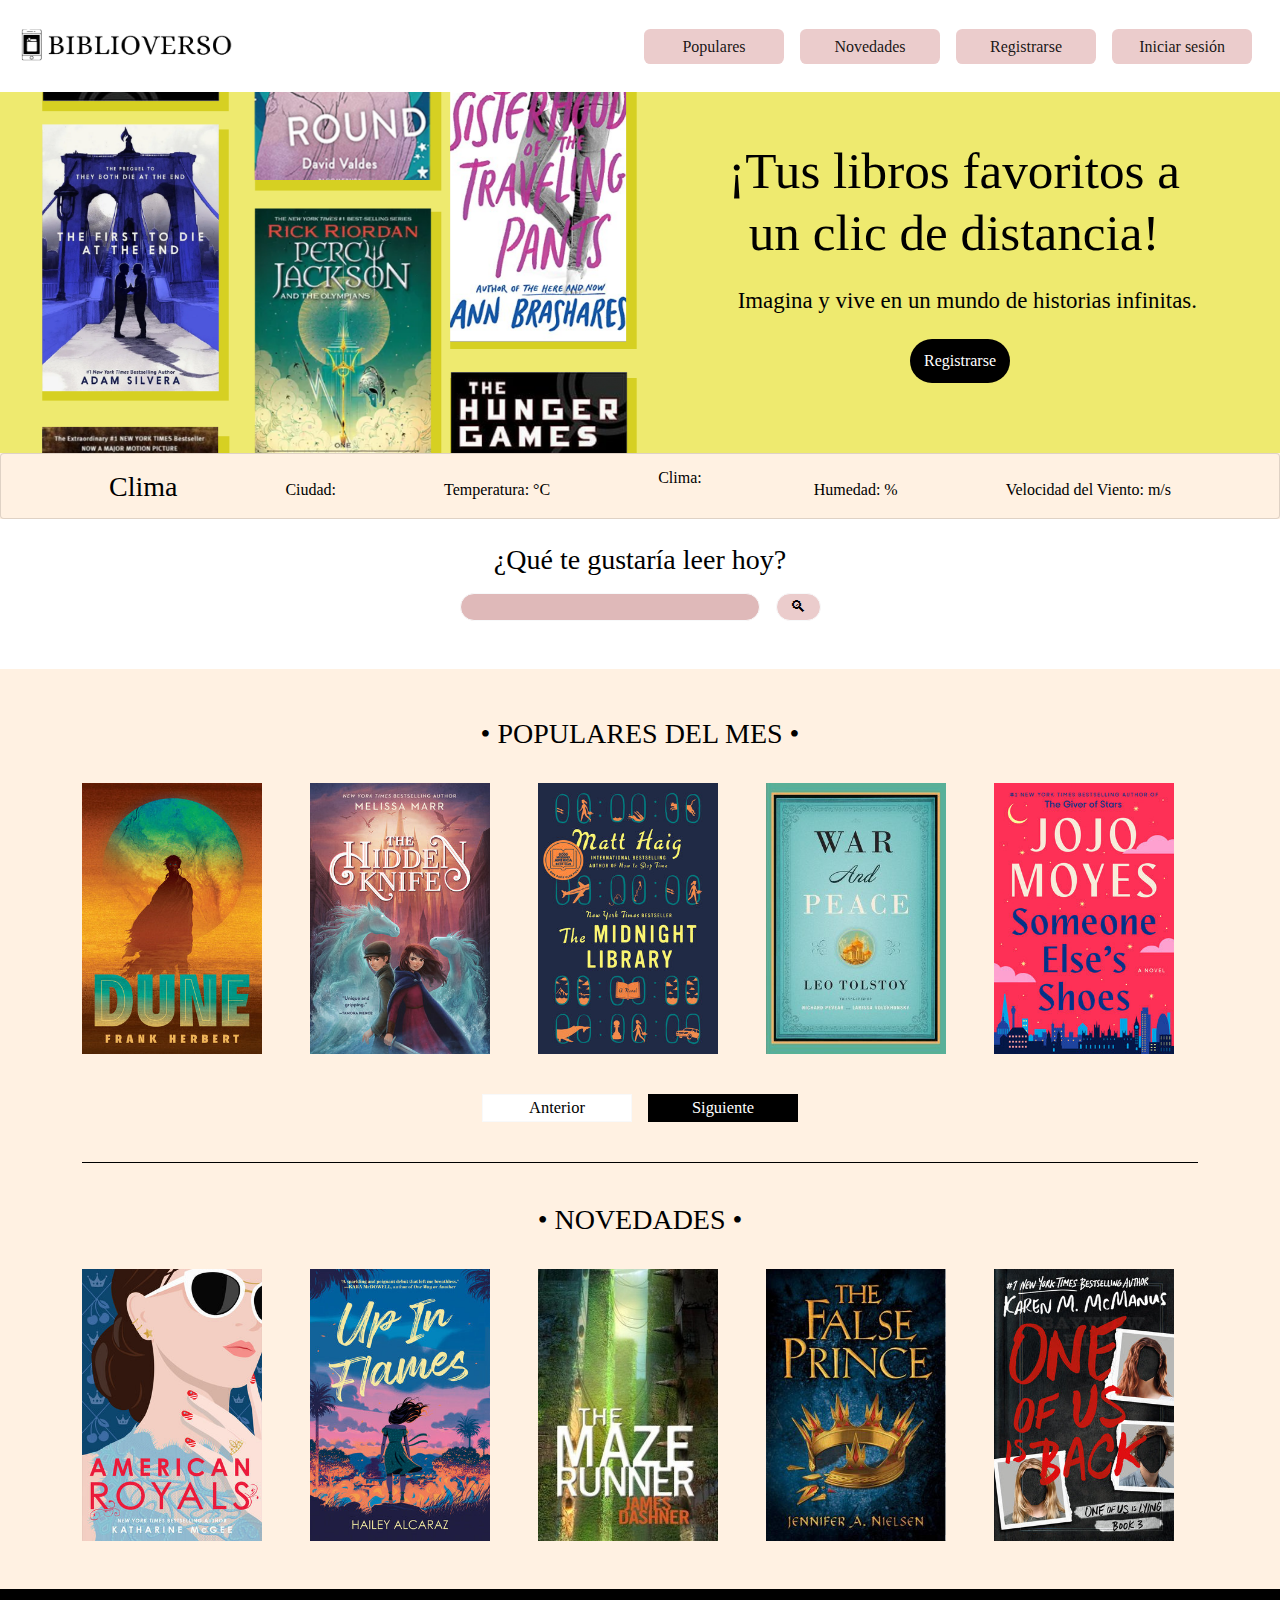
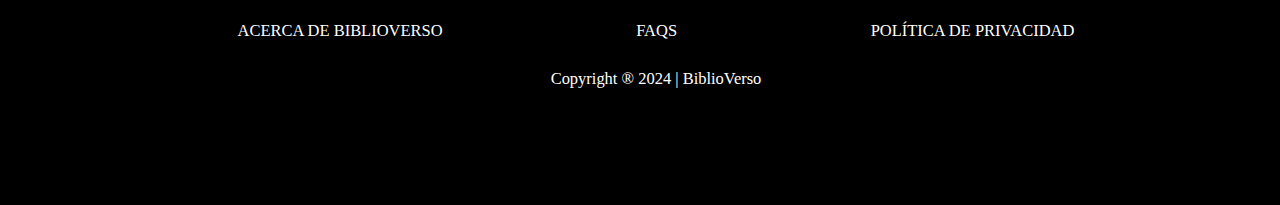
==== commit aae982c8: "Ajustes de responsive" ====
--- a/index.html
+++ b/index.html
@@ -43,9 +43,9 @@
         <main class="principalP">
             <section class="">
                 <h1 class="d-flex justify-content-end tituloMain text-center pt-5">¡Tus libros favoritos a <br>  un clic de distancia!</h1>
-                <h2 class="d-flex justify-content-end fs-4 pt-3 mainTwo">Imagina y vive en un mundo de historias infinitas.</h2>
-                <a class="d-flex justify-content-end fs-4 pt-3 text-decoration-none botonRegistro" href="./pages/registrarse.html">
-                <input class="btn btnColor d-flex justify-content-end" type="button" value="Registrarse"></a>
+                <h2 class="d-flex justify-content-end pt-3 mainTwo">Imagina y vive en un mundo de historias infinitas.</h2>
+                <a class="d-flex justify-content-end fs-4 pt-3 text-decoration-none botonRegistro fontColor" href="./pages/registrarse.html">
+                <input class="btn btnColor d-flex justify-content-end fontColor" type="button" value="Registrarse"></a>
             </section>
 
         </main>
